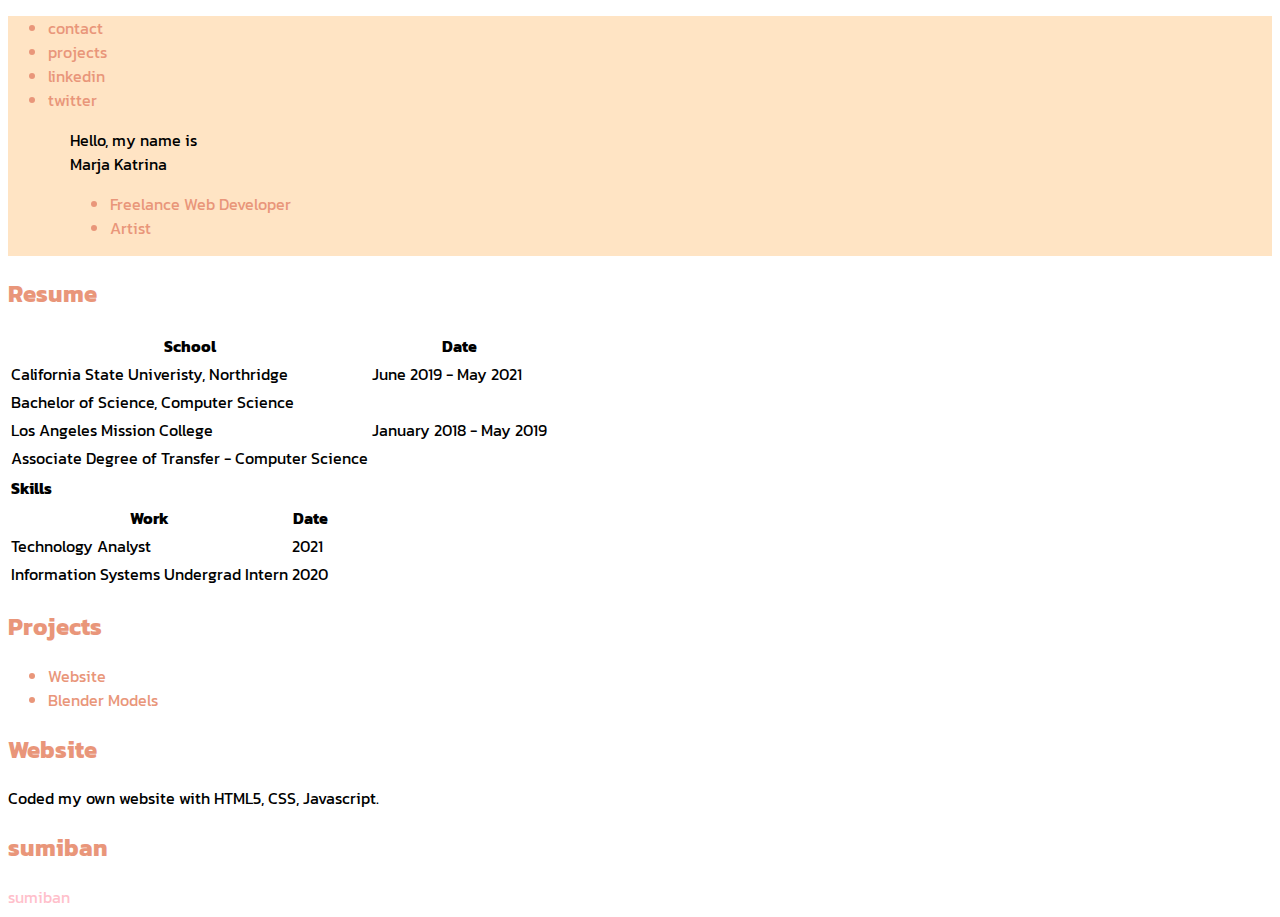
==== index.html @ c499111c "first commit" ====
<!DOCTYPE html>
<html>
    <head>
        <!--meta elements provide metaset data to html, all text is encoded using utf-8 encoding system-->
    <meta charset="utf-8">
    <meta name="viewport" content="width=device-width, initial-scale=1">
    <meta name="description" content="Marja Katrina website">
    <meta name="keywords" content="Marja, Marja Katrina, Marja Centina, Marja Katrina Centina">
    <meta name="author" content="Marja Centina">

    <link href="https://cdn.jsdelivr.net/npm/bootstrap@5.1.0/dist/css/bootstrap.min.css" rel="stylesheet" integrity="sha384-KyZXEAg3QhqLMpG8r+8fhAXLRk2vvoC2f3B09zVXn8CA5QIVfZOJ3BCsw2P0p/We" crossorigin="anonymous">

        <!--alt-L, alt-o/c-->
        <!--used to attach stylesheet to html file-->
    <link rel="stylesheet" href="css/bootstrap-grid.css">
    <link rel="stylesheet" href="css/styles.css">
        

    <!-- imported Google font -->
    <link rel="preconnect" href="https://fonts.googleapis.com">
    <link rel="preconnect" href="https://fonts.gstatic.com" crossorigin>
    <link href="https://fonts.googleapis.com/css2?family=Kanit:wght@300&display=swap" rel="stylesheet">
    
    <!--imported javascript file-->
    <script src="js/scripts.js"></script>


    <title>Marja Katrina Centina</title>
    </head>

    <!--ID used to change specifics within a class-->
    <div class = "main" id ="listMe">
    <body>
        <nav>
            <ul>
                <a href=""><li>contact</li></a>
                <li>projects</li>
                <li>linkedin</lo>
                <li>twitter</li>
            </ul>
        </nav>

        <div class="container">
            <div class="row">

                <!-- left column -->
                <div class="col-sm">
                    <header>Hello, my name is <br/> Marja Katrina</header>
                    <ul>
                        <li>Freelance Web Developer</li>
                        <li>Artist</li>
                    </ul>
                </div>
                <!-- end of left column -->

            </div>
        </div>
    </body>
    </div>

    <div class = "resume" id="resume">
        <h2>Resume</h2>
        <table>
            <tr>
                <th>School</th>
                <th>Date</th>
            </tr>

            <tr>
                <td>California State Univeristy, Northridge</td>
                <td>June 2019 - May 2021</td>
            </tr>

            <tr>
                <td>Bachelor of Science, Computer Science</td>
            </tr>

            <tr>
                <td>Los Angeles Mission College</td>
                <td>January 2018 - May 2019</td>
            </tr>

            <tr>
                <td>Associate Degree of Transfer - Computer Science</td>
            </tr>

        </table>

        <table>
            <tr>
                <th>Skills</th>
            </tr>
        </table>
        
        <table>
            <!-- table row -->
            <tr>
                <th>Work</th>
                <th>Date</th>
            </tr>
            <tr>
                <!--table data-->
                <td>Technology Analyst</td>
                <td>2021</td>
            </tr>
    
            <tr>
                <td>Information Systems Undergrad Intern</td>
                <td>2020</td>
            </tr>
        </table>
    </div>

    <section>
        <h2>Projects</h2>
        <ul>
            <li>Website</li>
            <li>Blender Models</li>
        </ul>
    </section>

    <!-- projects -->
    <section>
        <h2>Website</h2>
        <p>Coded my own website with HTML5, CSS, Javascript.</p>
    </section>

    <h2>sumiban</h2>
    <a href="artwork.html">sumiban</a>
    
</html>
---- css/styles.css ----
/*Making comments like in Java*/

h1, h2, ul li {
    color:darksalmon; 
}


a{
    text-decoration: none;
    color:pink; 
}

.main{
    background-color: bisque;
}

img {
    margin: 30px;
    border: 1px solid black;
    padding: 30px;
    max-width: 100%;
}

/* will be applied to all text */
body{
    font-family: 'Kanit', sans-serif;
}
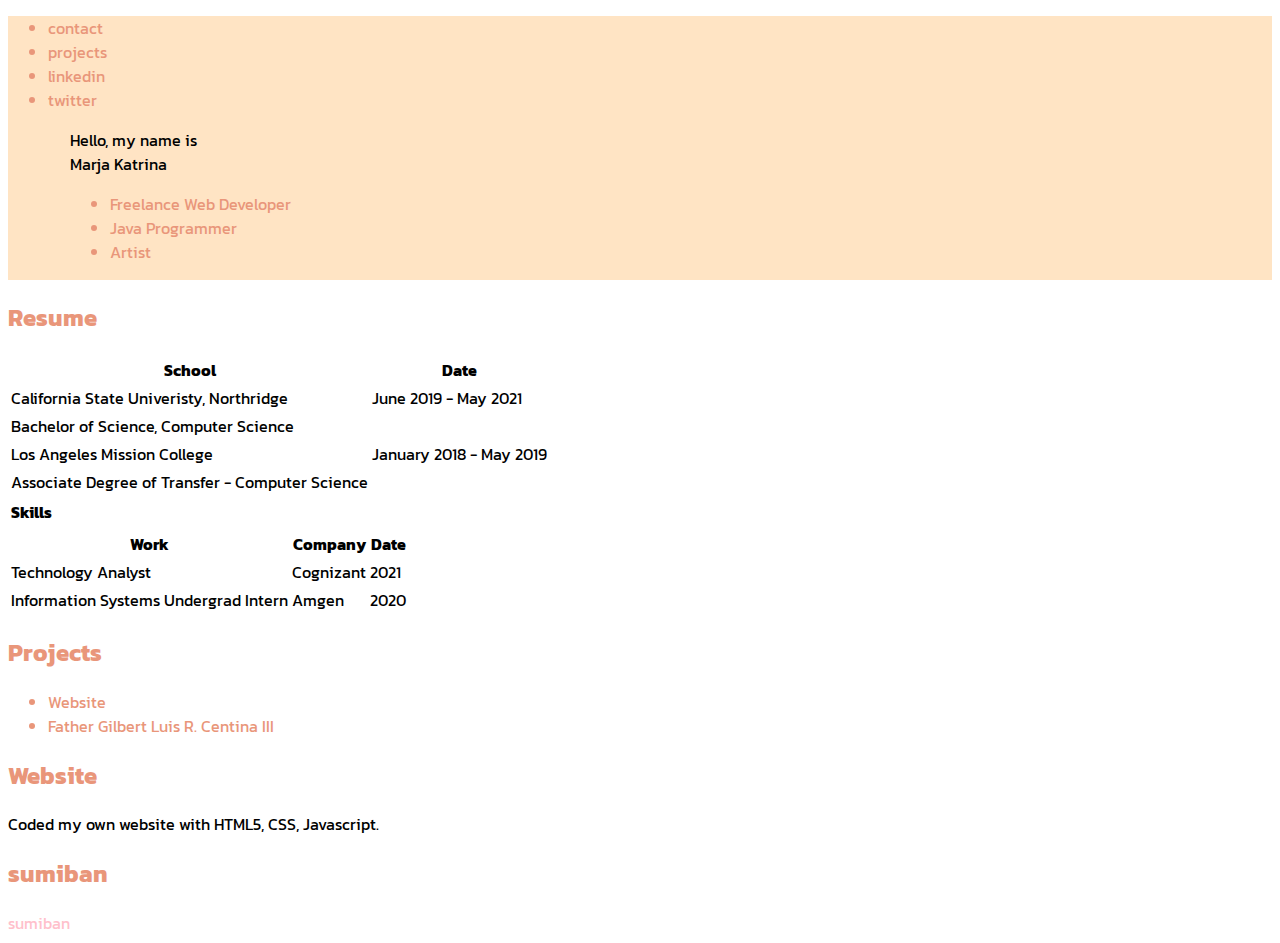
==== commit 78dd9d50: "changed and removes some items on homepage" ====
--- a/index.html
+++ b/index.html
@@ -10,7 +10,7 @@
 
     <link href="https://cdn.jsdelivr.net/npm/bootstrap@5.1.0/dist/css/bootstrap.min.css" rel="stylesheet" integrity="sha384-KyZXEAg3QhqLMpG8r+8fhAXLRk2vvoC2f3B09zVXn8CA5QIVfZOJ3BCsw2P0p/We" crossorigin="anonymous">
 
-        <!--alt-L, alt-o/c-->
+        <!--alt-L + alt-o/c-->
         <!--used to attach stylesheet to html file-->
     <link rel="stylesheet" href="css/bootstrap-grid.css">
     <link rel="stylesheet" href="css/styles.css">
@@ -42,17 +42,16 @@
 
         <div class="container">
             <div class="row">
-
                 <!-- left column -->
                 <div class="col-sm">
                     <header>Hello, my name is <br/> Marja Katrina</header>
                     <ul>
                         <li>Freelance Web Developer</li>
+                        <li>Java Programmer</li>
                         <li>Artist</li>
                     </ul>
                 </div>
                 <!-- end of left column -->
-
             </div>
         </div>
     </body>
@@ -90,22 +89,26 @@
             <tr>
                 <th>Skills</th>
             </tr>
+            <tr></tr>
         </table>
         
         <table>
             <!-- table row -->
             <tr>
                 <th>Work</th>
+                <th>Company</th>
                 <th>Date</th>
             </tr>
             <tr>
                 <!--table data-->
                 <td>Technology Analyst</td>
+                <td>Cognizant</td>
                 <td>2021</td>
             </tr>
     
             <tr>
                 <td>Information Systems Undergrad Intern</td>
+                <td>Amgen</td>
                 <td>2020</td>
             </tr>
         </table>
@@ -115,7 +118,7 @@
         <h2>Projects</h2>
         <ul>
             <li>Website</li>
-            <li>Blender Models</li>
+            <li>Father Gilbert Luis R. Centina III</li>
         </ul>
     </section>
 
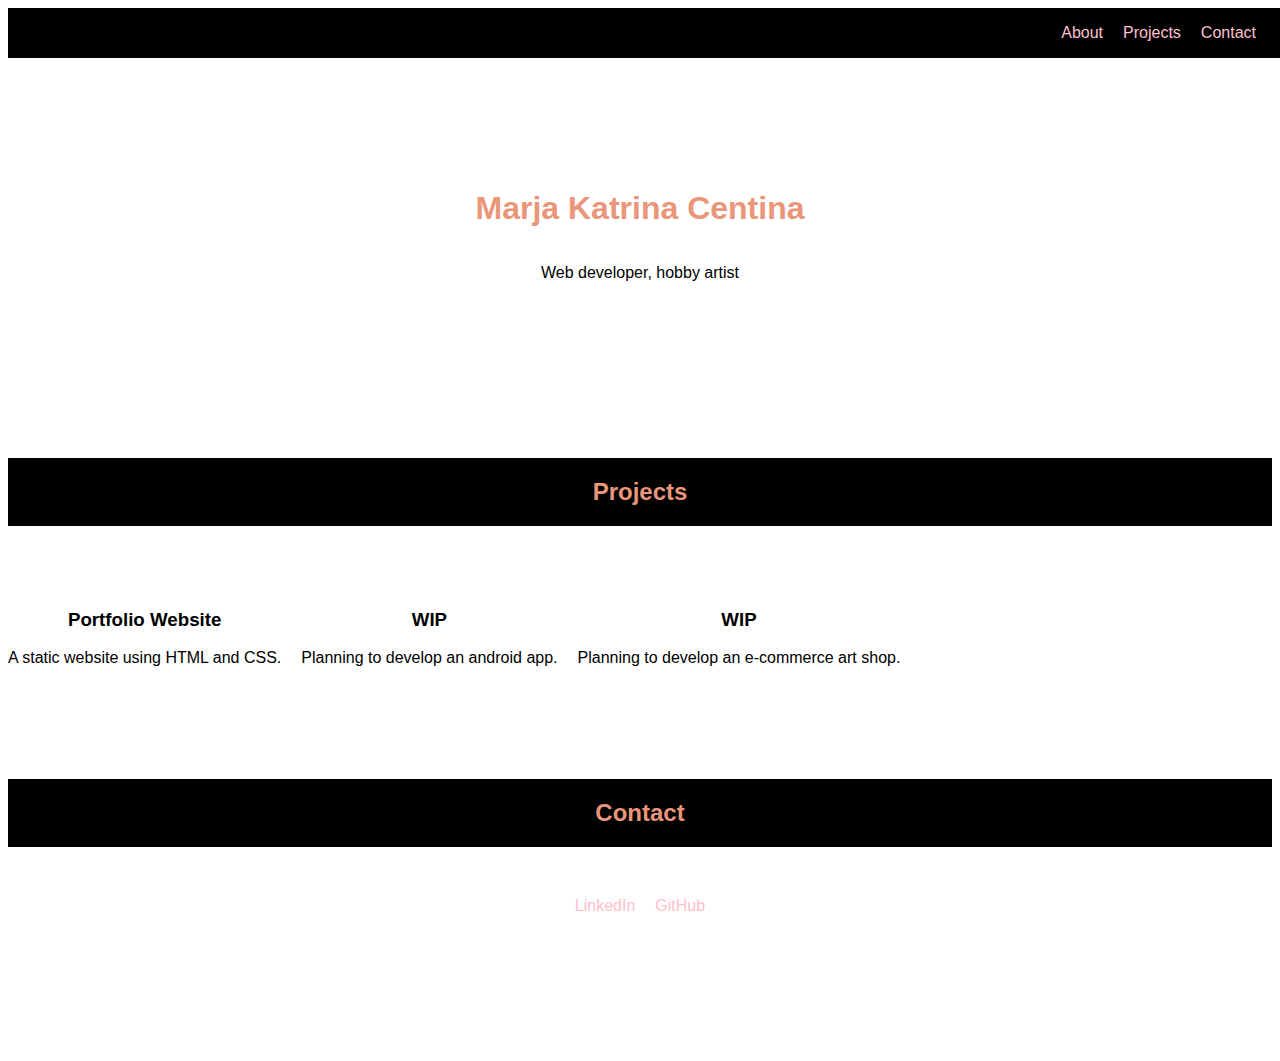
==== commit 687be8b0: "for github pages" ====
--- a/index.html
+++ b/index.html
@@ -1,134 +1,59 @@
 <!DOCTYPE html>
+
+<!--alt+L then alt+ O to open alt+C to close-->
 <html>
-    <head>
-        <!--meta elements provide metaset data to html, all text is encoded using utf-8 encoding system-->
-    <meta charset="utf-8">
-    <meta name="viewport" content="width=device-width, initial-scale=1">
-    <meta name="description" content="Marja Katrina website">
-    <meta name="keywords" content="Marja, Marja Katrina, Marja Centina, Marja Katrina Centina">
-    <meta name="author" content="Marja Centina">
+<head>
 
-    <link href="https://cdn.jsdelivr.net/npm/bootstrap@5.1.0/dist/css/bootstrap.min.css" rel="stylesheet" integrity="sha384-KyZXEAg3QhqLMpG8r+8fhAXLRk2vvoC2f3B09zVXn8CA5QIVfZOJ3BCsw2P0p/We" crossorigin="anonymous">
+    <!-- link to css -->
+<link rel="stylesheet" href="styles.css">
 
-        <!--alt-L + alt-o/c-->
-        <!--used to attach stylesheet to html file-->
-    <link rel="stylesheet" href="css/bootstrap-grid.css">
-    <link rel="stylesheet" href="css/styles.css">
-        
-
-    <!-- imported Google font -->
-    <link rel="preconnect" href="https://fonts.googleapis.com">
-    <link rel="preconnect" href="https://fonts.gstatic.com" crossorigin>
-    <link href="https://fonts.googleapis.com/css2?family=Kanit:wght@300&display=swap" rel="stylesheet">
-    
-    <!--imported javascript file-->
-    <script src="js/scripts.js"></script>
+</head>
 
 
-    <title>Marja Katrina Centina</title>
-    </head>
+<title>Marja Katrina</title>
 
-    <!--ID used to change specifics within a class-->
-    <div class = "main" id ="listMe">
-    <body>
-        <nav>
-            <ul>
-                <a href=""><li>contact</li></a>
-                <li>projects</li>
-                <li>linkedin</lo>
-                <li>twitter</li>
-            </ul>
-        </nav>
+<nav id="navbar">
+    <ul class="nav-list">
+        <li><a href="#about-section">About</a></li>
+        <li><a href="#projects-section">Projects</a></li>
+        <li><a href="#contact-section">Contact</a></li>
+    </ul>
+</nav>
 
-        <div class="container">
-            <div class="row">
-                <!-- left column -->
-                <div class="col-sm">
-                    <header>Hello, my name is <br/> Marja Katrina</header>
-                    <ul>
-                        <li>Freelance Web Developer</li>
-                        <li>Java Programmer</li>
-                        <li>Artist</li>
-                    </ul>
-                </div>
-                <!-- end of left column -->
+<section id="about-section">
+    <h1>Marja Katrina Centina</h1>
+    <p>Web developer, hobby artist</p>
+    <!--<div class="heart"></div>-->
+</section>
+
+<body>
+    <section id="projects-section">
+        <div id="project-header" class="header"><h2>Projects</h2></div>
+        <div id="project-container">
+            <div class="project-tile">
+                <h3>Portfolio Website</h3>
+                <p>A static website using HTML and CSS.</p>
+            </div>
+
+            <div class="project-tile">
+                <h3>WIP</h3>
+                <p>Planning to develop an android app.</p>
+            </div>
+
+            <div class="project-tile">
+                <h3>WIP</h3>
+                <p>Planning to develop an e-commerce art shop.</p>
             </div>
         </div>
-    </body>
-    </div>
-
-    <div class = "resume" id="resume">
-        <h2>Resume</h2>
-        <table>
-            <tr>
-                <th>School</th>
-                <th>Date</th>
-            </tr>
-
-            <tr>
-                <td>California State Univeristy, Northridge</td>
-                <td>June 2019 - May 2021</td>
-            </tr>
-
-            <tr>
-                <td>Bachelor of Science, Computer Science</td>
-            </tr>
-
-            <tr>
-                <td>Los Angeles Mission College</td>
-                <td>January 2018 - May 2019</td>
-            </tr>
-
-            <tr>
-                <td>Associate Degree of Transfer - Computer Science</td>
-            </tr>
-
-        </table>
-
-        <table>
-            <tr>
-                <th>Skills</th>
-            </tr>
-            <tr></tr>
-        </table>
-        
-        <table>
-            <!-- table row -->
-            <tr>
-                <th>Work</th>
-                <th>Company</th>
-                <th>Date</th>
-            </tr>
-            <tr>
-                <!--table data-->
-                <td>Technology Analyst</td>
-                <td>Cognizant</td>
-                <td>2021</td>
-            </tr>
-    
-            <tr>
-                <td>Information Systems Undergrad Intern</td>
-                <td>Amgen</td>
-                <td>2020</td>
-            </tr>
-        </table>
-    </div>
-
-    <section>
-        <h2>Projects</h2>
-        <ul>
-            <li>Website</li>
-            <li>Father Gilbert Luis R. Centina III</li>
-        </ul>
     </section>
 
-    <!-- projects -->
-    <section>
-        <h2>Website</h2>
-        <p>Coded my own website with HTML5, CSS, Javascript.</p>
+    <section id="contact-section">
+        <div id="contact-header" class="header"><h2>Contact</h2></div>
+        <div class="contacts-list">
+            <a href="#" target="_blank" rel="noopener noreferrer">LinkedIn</a>
+            <a href="#" target="_blank" rel="noopener noreferrer">GitHub</a>
+        </div>
     </section>
-
-    <h2>sumiban</h2>
-    <a href="artwork.html">sumiban</a>
     
+</body>
 </html>--- a/styles.css
+++ b/styles.css
@@ -0,0 +1,136 @@
+/*Making comments like in Java*/
+h1, h2, ul li {
+    color:darksalmon; 
+}
+
+a{
+    text-decoration: none;
+    color:pink; 
+}
+
+img {
+    margin: 30px;
+    border: 1px solid black;
+    padding: 30px;
+    max-width: 100%;
+}
+
+/* will be applied to all text */
+body{
+    font-family: 'Kanit', sans-serif;
+}
+
+ul{
+    text-decoration: none;
+    list-style: none;
+}
+
+.header{
+    background-color: #000;
+    width: 100%; 
+}
+
+#navbar{
+    display: flex;
+    justify-content: flex-end;
+    position: fixed;
+    width: 100%; /*makes sure the navbar extends to width of screen*/
+    background-color: #000;
+}
+
+.nav-list {
+    display:flex;
+    margin-right: 2rem;
+    gap: 20px; 
+}
+
+#about-section{
+    text-align: center;
+    display: flex;
+    flex-direction: column;
+    justify-content: center;
+    align-items: center;
+    width: 100%;
+    height: 50vh; /*vh = viewport height*/
+}
+
+#projects-section{
+    display: grid;
+    grid-template-columns: repeat(auto-fix, minmax(320px, 1fr));
+    grid-gap: 4rem;
+    width: 100%;
+    max-width: 1280px;
+    margin: 0 auto;
+    margin-bottom: 6rem; 
+    align-items: center;
+    text-align: center;
+}
+
+#project-container{
+    display:flex;
+    flex-direction: row;
+    align-items: center;
+    gap: 20px;
+}
+
+.project-tile{
+    align-items: center;
+}
+
+#contact-section{
+    display: flex;
+    width: 100%;
+    max-width: 1280px;
+    margin: 0 auto;
+    margin-bottom: 6rem; 
+    align-items: center;
+    text-align: center;
+    flex-direction: column;
+}
+
+.contacts-list{
+    display: flex;
+    flex-direction: row;
+    flex-wrap: wrap;
+    justify-content: center; 
+    gap: 20px; 
+    padding: 50px; 
+}
+
+/*need heart content property to add things to selected element*/
+.heart {
+    position: absolute;
+    margin: auto;
+    top: 0;
+    right: 0;
+    bottom: 0;
+    left: 0;
+    background-color: pink;
+    height: 50px;
+    width: 50px;
+    transform: rotate(-45deg);
+  }
+
+  /*::after creates a pseudo element that's last child of selected element*/
+  .heart::after {
+    background-color: pink;
+    content: "";
+    border-radius: 50%;
+    position: absolute;
+    width: 50px;
+    height: 50px;
+    top: 0px;
+    left: 25px;
+  }
+
+  /*::before creates a pseudo element that's first child of selected element*/
+  .heart::before {
+    content: "";
+    background-color: pink;
+    border-radius: 50%;
+    position: absolute;
+    width: 50px;
+    height: 50px;
+    top: -25px;
+    left: 0px;
+  }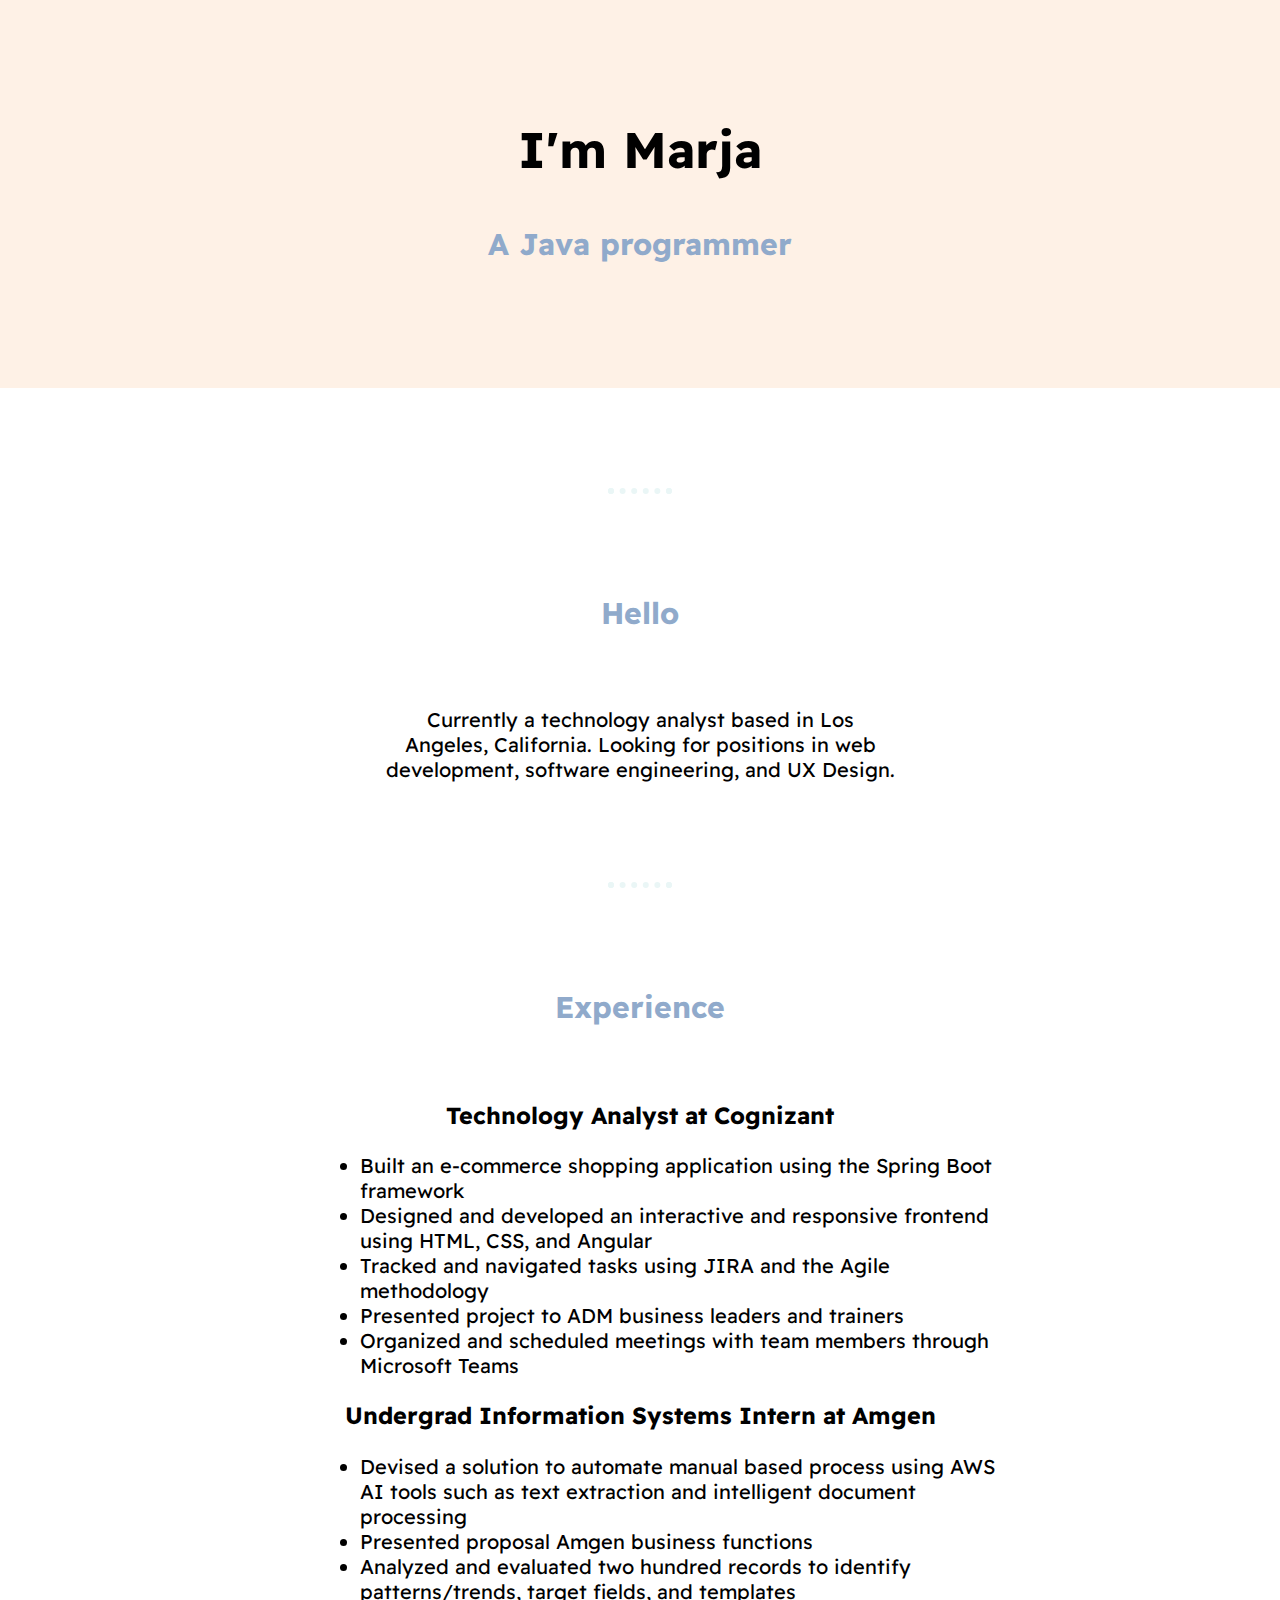
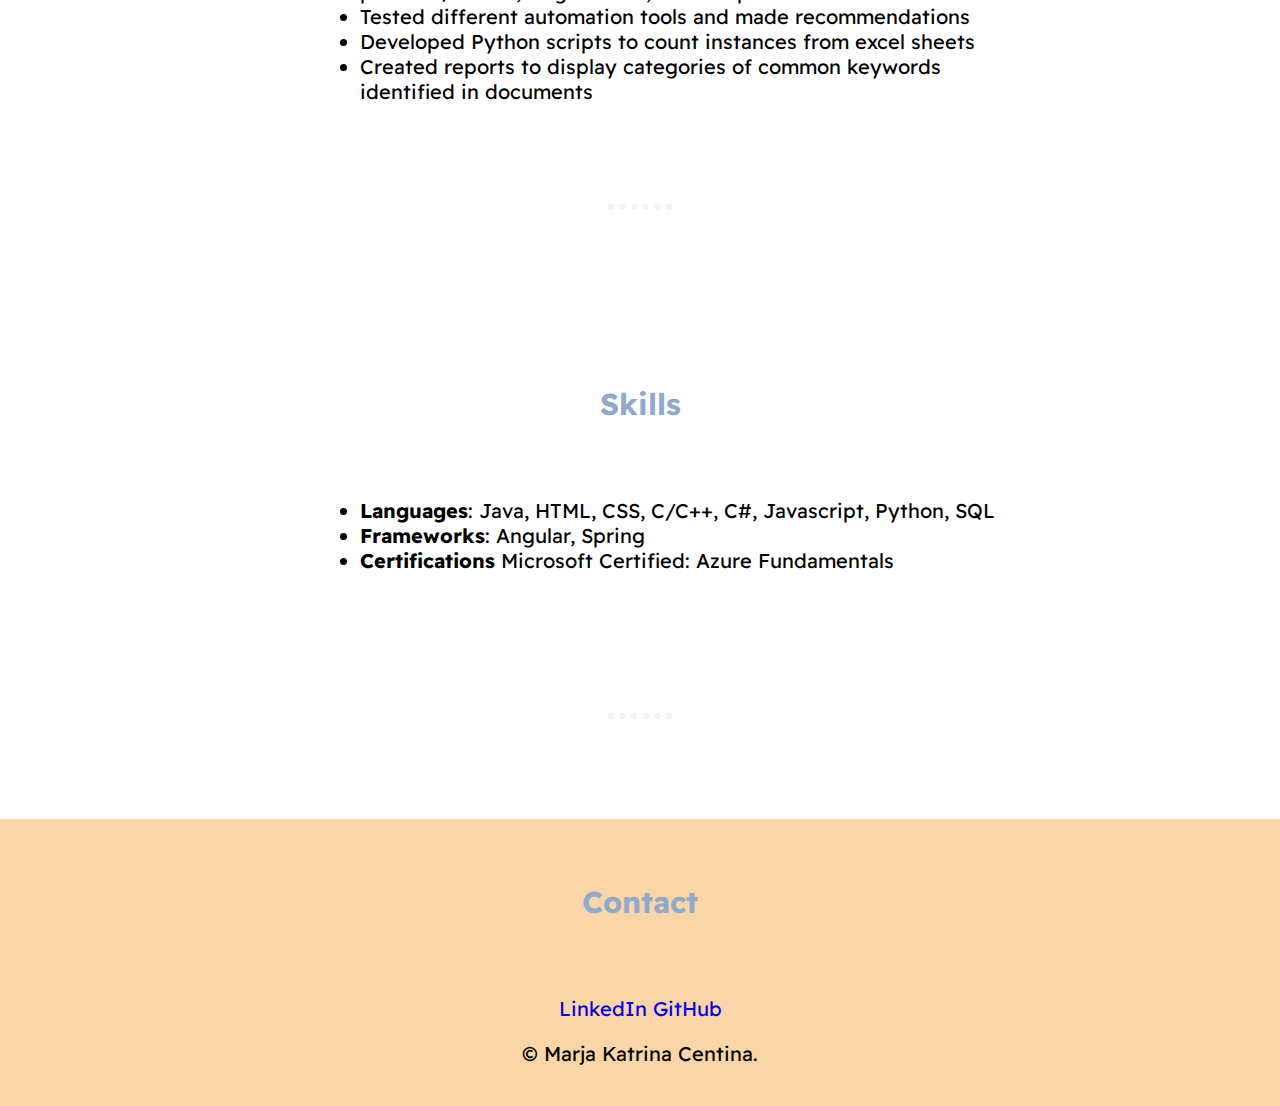
==== commit 832a87bb: "changed layout, added skills section, added color" ====
--- a/index.html
+++ b/index.html
@@ -3,57 +3,82 @@
 <!--alt+L then alt+ O to open alt+C to close-->
 <html>
 <head>
+    <meta charset="utf-8">
+    <title>Marja Katrina Centina</title>
 
     <!-- link to css -->
-<link rel="stylesheet" href="styles.css">
+    <link rel="stylesheet" href="styles.css">
 
+    <!-- paste import links to the top -->
+    <link rel="preconnect" href="https://fonts.googleapis.com">
+    <link rel="preconnect" href="https://fonts.gstatic.com" crossorigin>
+    <link href="https://fonts.googleapis.com/css2?family=Oswald&family=Readex+Pro&display=swap" rel="stylesheet">
+    <!-- for favicon https://www.favicon.cc/ -->
 </head>
 
 
-<title>Marja Katrina</title>
+<body>
+    
+    <div class="top-container">
+        <h1>I'm Marja</h1>
+        <h2>A Java programmer</h2>
+    </div>
 
-<nav id="navbar">
-    <ul class="nav-list">
-        <li><a href="#about-section">About</a></li>
-        <li><a href="#projects-section">Projects</a></li>
-        <li><a href="#contact-section">Contact</a></li>
-    </ul>
-</nav>
+    <hr>
 
-<section id="about-section">
-    <h1>Marja Katrina Centina</h1>
-    <p>Web developer, hobby artist</p>
-    <!--<div class="heart"></div>-->
-</section>
+    <div class="middle-container">
+        <div class="about-me">
+            <h2>Hello</h2>
+            <p class="info">Currently a technology analyst based in Los Angeles, California. Looking for positions in web development, software engineering, and UX Design.</p>
+        </div>
 
-<body>
-    <section id="projects-section">
-        <div id="project-header" class="header"><h2>Projects</h2></div>
-        <div id="project-container">
-            <div class="project-tile">
-                <h3>Portfolio Website</h3>
-                <p>A static website using HTML and CSS.</p>
-            </div>
-
-            <div class="project-tile">
-                <h3>WIP</h3>
-                <p>Planning to develop an android app.</p>
-            </div>
-
-            <div class="project-tile">
-                <h3>WIP</h3>
-                <p>Planning to develop an e-commerce art shop.</p>
+        <hr>
+            
+        <div class="experience"><h2>Experience</h2>
+            <div class="experience-containter">
+                <h3>Technology Analyst at Cognizant</h3>
+                <p>
+                    <ul>
+                        <li>Built an e-commerce shopping application using the Spring Boot framework</li>
+                        <li>Designed and developed an interactive and responsive frontend using HTML, CSS, and Angular</li>
+                        <li>Tracked and navigated tasks using JIRA and the Agile methodology </li>
+                        <li>Presented project to ADM business leaders and trainers</li>
+                        <li>Organized and scheduled meetings with team members through Microsoft Teams</li>
+                    </ul>
+                </p>
+    
+                <h3>Undergrad Information Systems Intern at Amgen</h3>
+                <p>
+                    <ul>
+                        <li>Devised a solution to automate manual based process using AWS AI tools such as text extraction and intelligent document processing</li>
+                        <li>Presented proposal Amgen business functions</li>
+                        <li>Analyzed and evaluated two hundred records to identify patterns/trends, target fields, and templates</li>
+                        <li>Tested different automation tools and made recommendations</li>
+                        <li>Developed Python scripts to count instances from excel sheets</li>
+                        <li>Created reports to display categories of common keywords identified in documents</li>
+                    </ul>
+                </p>
             </div>
         </div>
-    </section>
+    
+        <hr>
+        
+         <div class="skills"><h2>Skills</h2>
+                <ul>
+                    <li><strong>Languages</strong>: Java, HTML, CSS, C/C++, C#, Javascript, Python, SQL</li>
+                    <li><strong>Frameworks</strong>: Angular, Spring</li>
+                    <li><strong>Certifications</strong> Microsoft Certified: Azure Fundamentals</li>
+                </ul>
+        </div>
+    </div>
 
-    <section id="contact-section">
-        <div id="contact-header" class="header"><h2>Contact</h2></div>
-        <div class="contacts-list">
-            <a href="#" target="_blank" rel="noopener noreferrer">LinkedIn</a>
-            <a href="#" target="_blank" rel="noopener noreferrer">GitHub</a>
-        </div>
-    </section>
+    <hr>
+
+    <div class="bottom-container"><h2>Contact</h2>
+        <a class="footer-link" href="https://www.linkedin.com/marja-katrina">LinkedIn</a>
+        <a class="footer-link" href="https://github.com/murrha">GitHub</a>
+        <p class="copyright">© Marja Katrina Centina.</p>
+    </div>
     
 </body>
 </html>--- a/styles.css
+++ b/styles.css
@@ -1,136 +1,75 @@
-/*Making comments like in Java*/
-h1, h2, ul li {
-    color:darksalmon; 
+@import url('https://fonts.googleapis.com/css2?family=Oswald&family=Readex+Pro&display=swap');
+
+*{
+    font-family: 'Oswald', sans-serif;
+    font-family: 'Readex Pro', sans-serif;
 }
 
 a{
-    text-decoration: none;
-    color:pink; 
+    text-decoration: none; 
 }
 
-img {
-    margin: 30px;
-    border: 1px solid black;
-    padding: 30px;
-    max-width: 100%;
+body{
+    margin: 0;
+    text-align: center;
+    font-size: 1.25rem; 
 }
 
-/* will be applied to all text */
-body{
-    font-family: 'Kanit', sans-serif;
+h1 {
+    margin: 50px auto 0 auto; 
+    line-height: 2; 
+    background-color: #FEF1E6;
+    font-size: 3.125rem;
 }
 
-ul{
-    text-decoration: none;
-    list-style: none;
+h2{
+    font-size: 1.875rem;
+    padding-bottom: 50px; 
+    color: #90AACB; 
 }
 
-.header{
-    background-color: #000;
-    width: 100%; 
+hr{
+    border: dotted #EAF6F6 6px; /*6px in width*/
+    border-bottom: none; 
+    width: 4%;
+    margin: 100px auto 100px auto; 
 }
 
-#navbar{
-    display: flex;
-    justify-content: flex-end;
-    position: fixed;
-    width: 100%; /*makes sure the navbar extends to width of screen*/
-    background-color: #000;
+/* centering unordered list */
+ul{
+    text-align: left;
+    width: 50%; /* half the width of parent container */
+    position:relative; /* move from relative current position */
+    left: 25%; /* 100-50=50, 50/2=25*/
 }
 
-.nav-list {
-    display:flex;
-    margin-right: 2rem;
-    gap: 20px; 
+/*id*/
+
+/*classes*/
+.top-container{
+    background-color: #FEF1E6;
+    margin: auto; /* to center*/
+    padding: 50px 0 50px 0; 
 }
 
-#about-section{
-    text-align: center;
-    display: flex;
-    flex-direction: column;
-    justify-content: center;
-    align-items: center;
-    width: 100%;
-    height: 50vh; /*vh = viewport height*/
+.info{
+    margin: auto; 
+    width: 40%; 
 }
 
-#projects-section{
-    display: grid;
-    grid-template-columns: repeat(auto-fix, minmax(320px, 1fr));
-    grid-gap: 4rem;
-    width: 100%;
-    max-width: 1280px;
-    margin: 0 auto;
-    margin-bottom: 6rem; 
-    align-items: center;
-    text-align: center;
+.middle-container{
+    
 }
 
-#project-container{
-    display:flex;
-    flex-direction: row;
-    align-items: center;
-    gap: 20px;
+.experience{
+    margin: 50px 0 50px 0;
 }
 
-.project-tile{
-    align-items: center;
+.skills{
+    padding: 50px 0 20px; 
 }
 
-#contact-section{
-    display: flex;
-    width: 100%;
-    max-width: 1280px;
-    margin: 0 auto;
-    margin-bottom: 6rem; 
-    align-items: center;
-    text-align: center;
-    flex-direction: column;
-}
-
-.contacts-list{
-    display: flex;
-    flex-direction: row;
-    flex-wrap: wrap;
-    justify-content: center; 
-    gap: 20px; 
-    padding: 50px; 
-}
-
-/*need heart content property to add things to selected element*/
-.heart {
-    position: absolute;
-    margin: auto;
-    top: 0;
-    right: 0;
-    bottom: 0;
-    left: 0;
-    background-color: pink;
-    height: 50px;
-    width: 50px;
-    transform: rotate(-45deg);
-  }
-
-  /*::after creates a pseudo element that's last child of selected element*/
-  .heart::after {
-    background-color: pink;
-    content: "";
-    border-radius: 50%;
-    position: absolute;
-    width: 50px;
-    height: 50px;
-    top: 0px;
-    left: 25px;
-  }
-
-  /*::before creates a pseudo element that's first child of selected element*/
-  .heart::before {
-    content: "";
-    background-color: pink;
-    border-radius: 50%;
-    position: absolute;
-    width: 50px;
-    height: 50px;
-    top: -25px;
-    left: 0px;
-  }+*.bottom-container{
+    background-color: #F9D5A7;
+    padding: 40px 0 20px;  
+}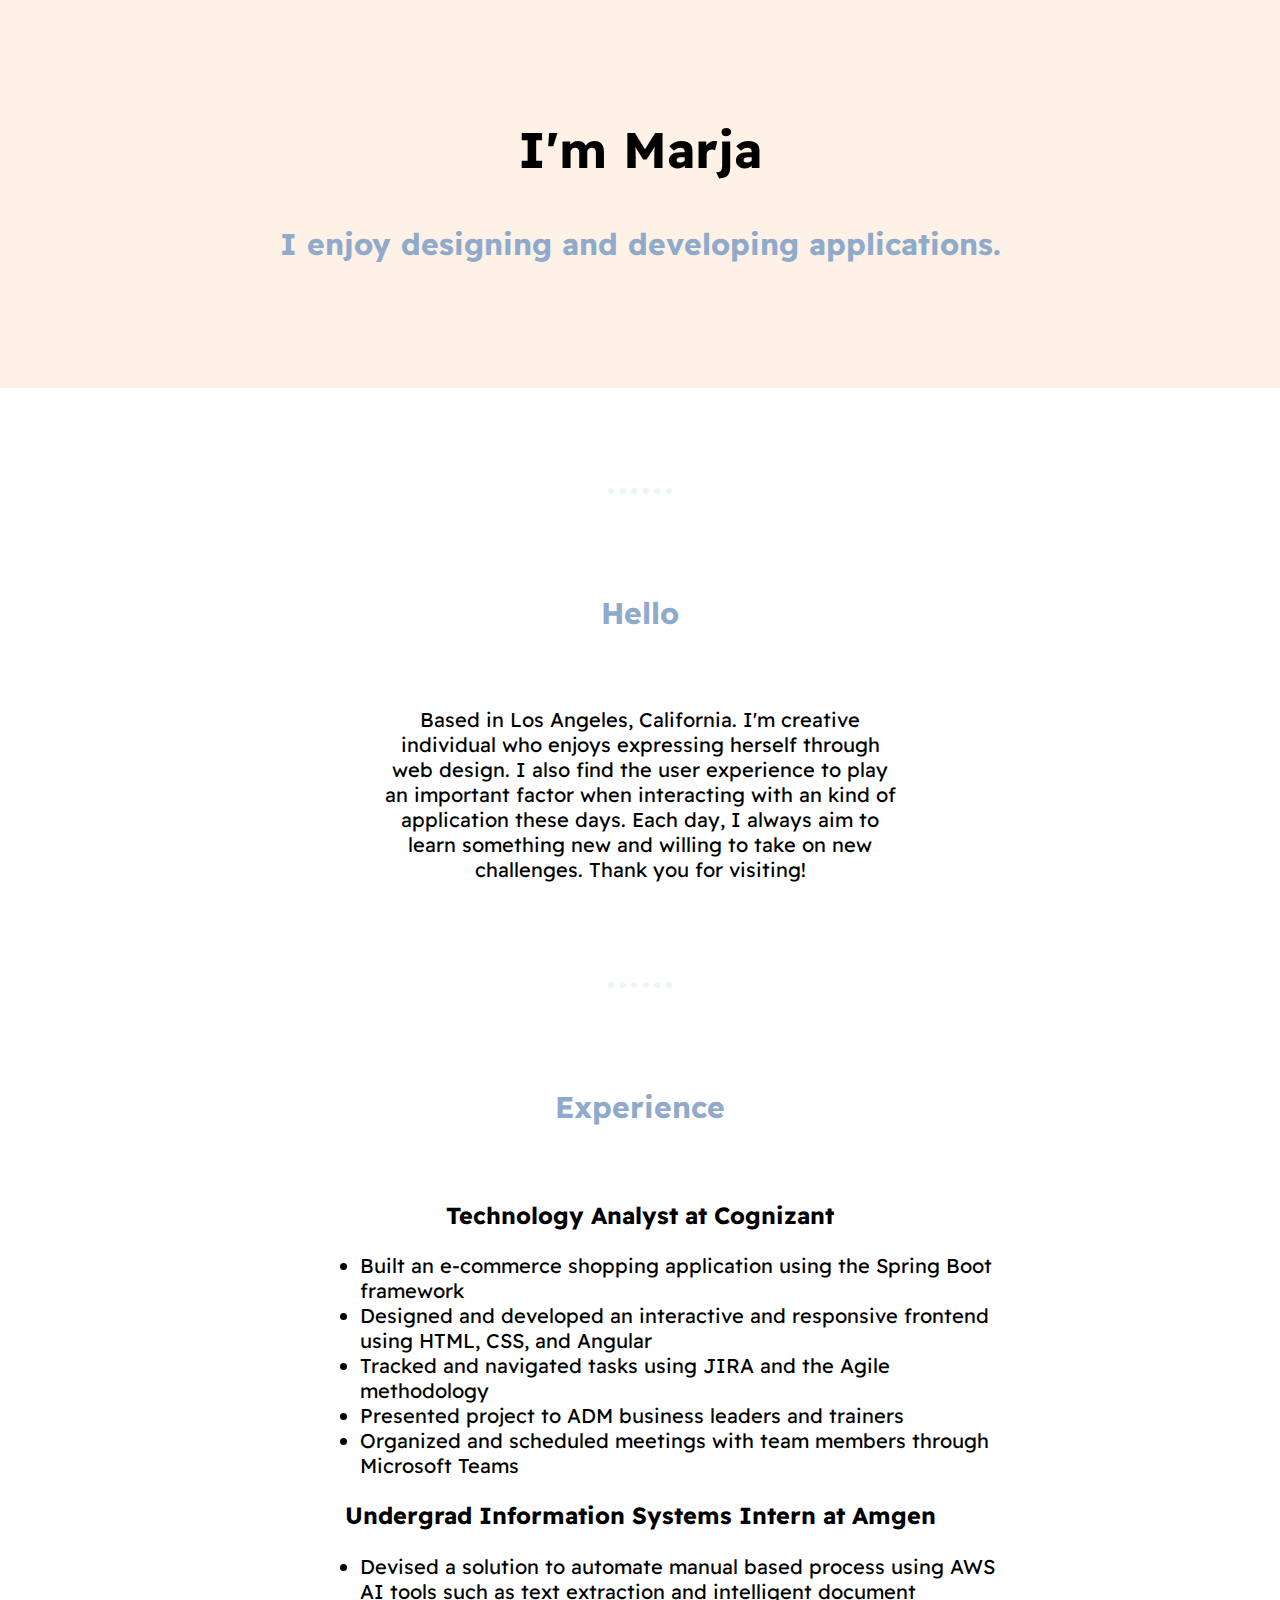
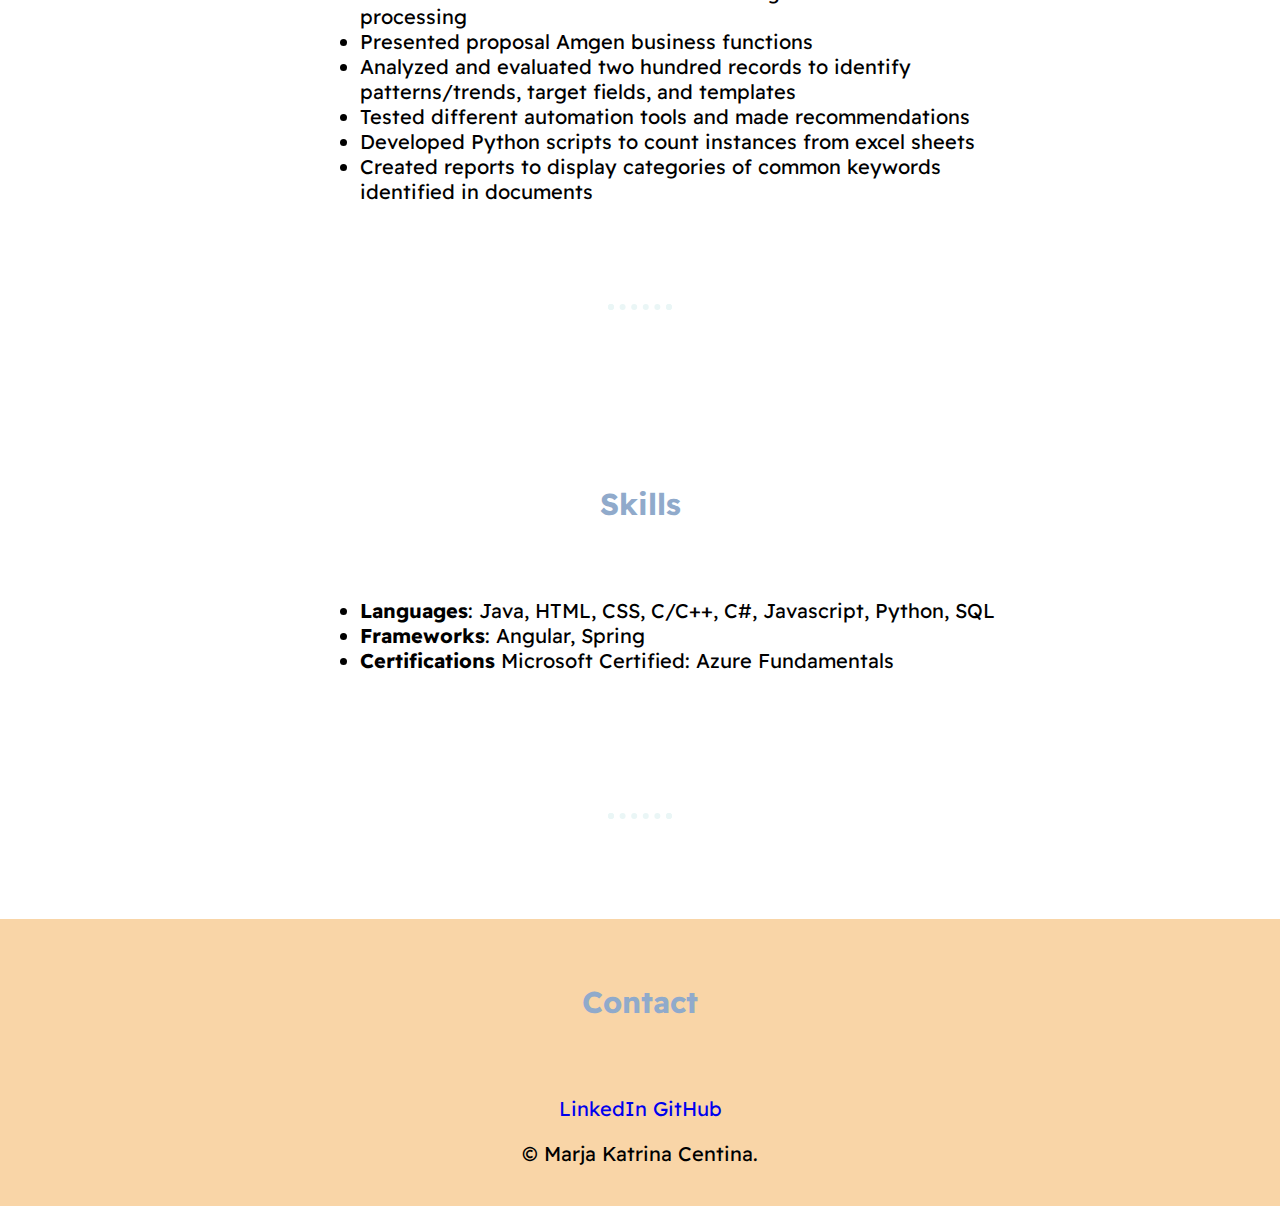
==== commit 6ee79e7b: "changed my title and summary" ====
--- a/index.html
+++ b/index.html
@@ -21,7 +21,7 @@
     
     <div class="top-container">
         <h1>I'm Marja</h1>
-        <h2>A Java programmer</h2>
+        <h2>I enjoy designing and developing applications.</h2>
     </div>
 
     <hr>
@@ -29,7 +29,7 @@
     <div class="middle-container">
         <div class="about-me">
             <h2>Hello</h2>
-            <p class="info">Currently a technology analyst based in Los Angeles, California. Looking for positions in web development, software engineering, and UX Design.</p>
+            <p class="info">Based in Los Angeles, California. I'm creative individual who enjoys expressing herself through web design. I also find the user experience to play an important factor when interacting with an kind of application these days. Each day, I always aim to learn something new and willing to take on new challenges. Thank you for visiting!</p>
         </div>
 
         <hr>
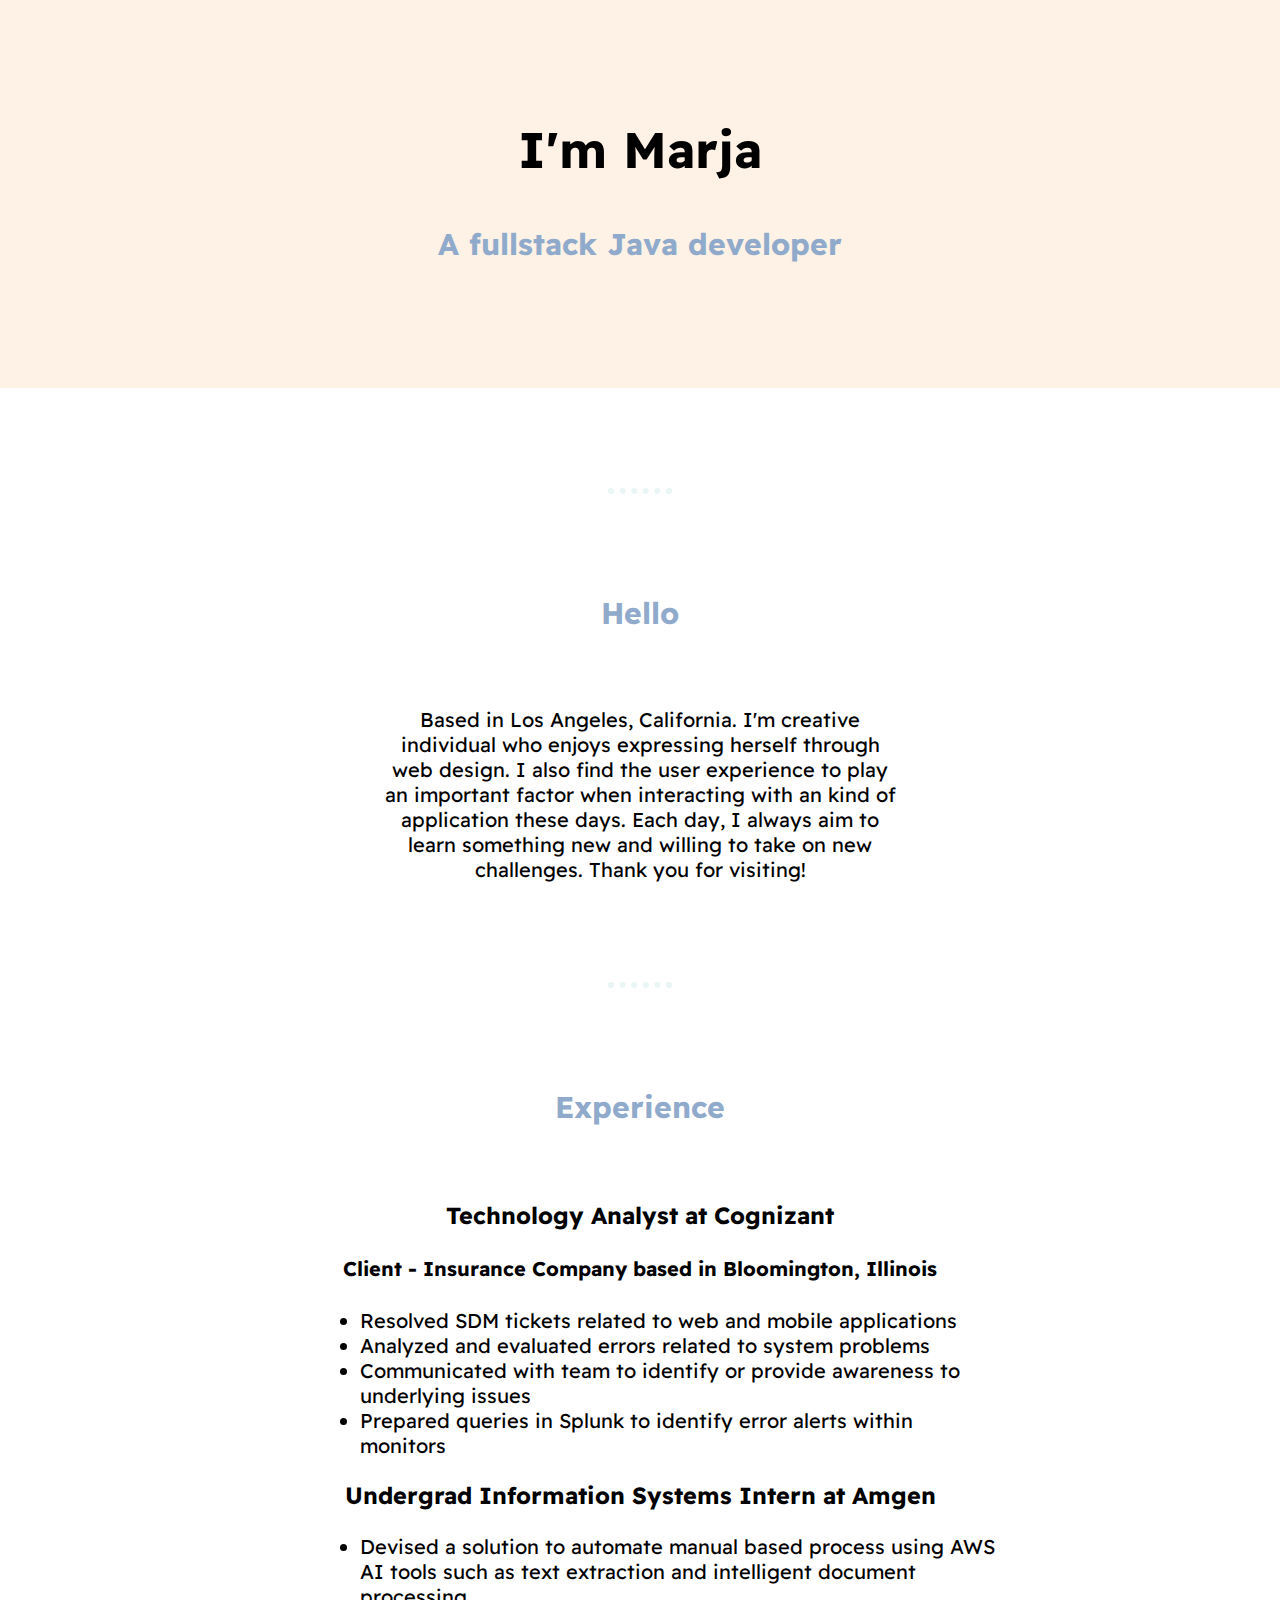
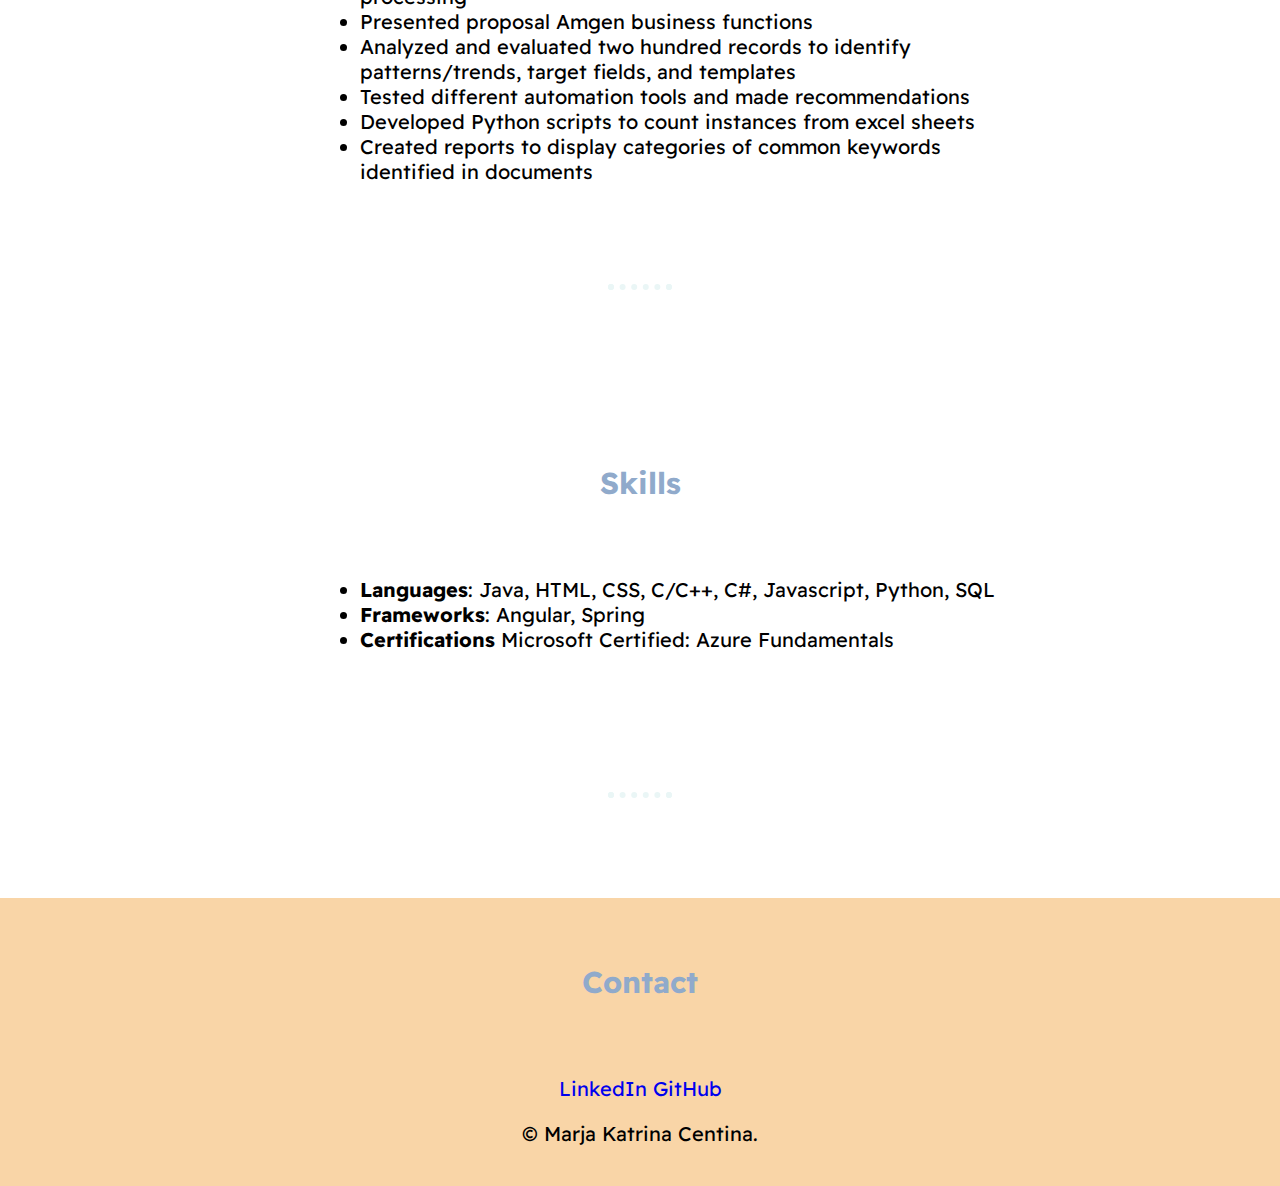
==== commit 0b5c2168: "changed description and work experience" ====
--- a/index.html
+++ b/index.html
@@ -21,7 +21,7 @@
     
     <div class="top-container">
         <h1>I'm Marja</h1>
-        <h2>I enjoy designing and developing applications.</h2>
+        <h2>A fullstack Java developer</h2>
     </div>
 
     <hr>
@@ -37,13 +37,14 @@
         <div class="experience"><h2>Experience</h2>
             <div class="experience-containter">
                 <h3>Technology Analyst at Cognizant</h3>
+                <h4>Client - Insurance Company based in Bloomington, Illinois</h4>
                 <p>
                     <ul>
-                        <li>Built an e-commerce shopping application using the Spring Boot framework</li>
-                        <li>Designed and developed an interactive and responsive frontend using HTML, CSS, and Angular</li>
-                        <li>Tracked and navigated tasks using JIRA and the Agile methodology </li>
-                        <li>Presented project to ADM business leaders and trainers</li>
-                        <li>Organized and scheduled meetings with team members through Microsoft Teams</li>
+                        <li>Resolved SDM tickets related to web and mobile applications</li>
+                        <li>Analyzed and evaluated errors related to system problems</li>
+                        <li>Communicated with team to identify or provide awareness to underlying issues</li>
+                        <li>Prepared queries in Splunk to identify error alerts within monitors  </li>
+                        
                     </ul>
                 </p>
     
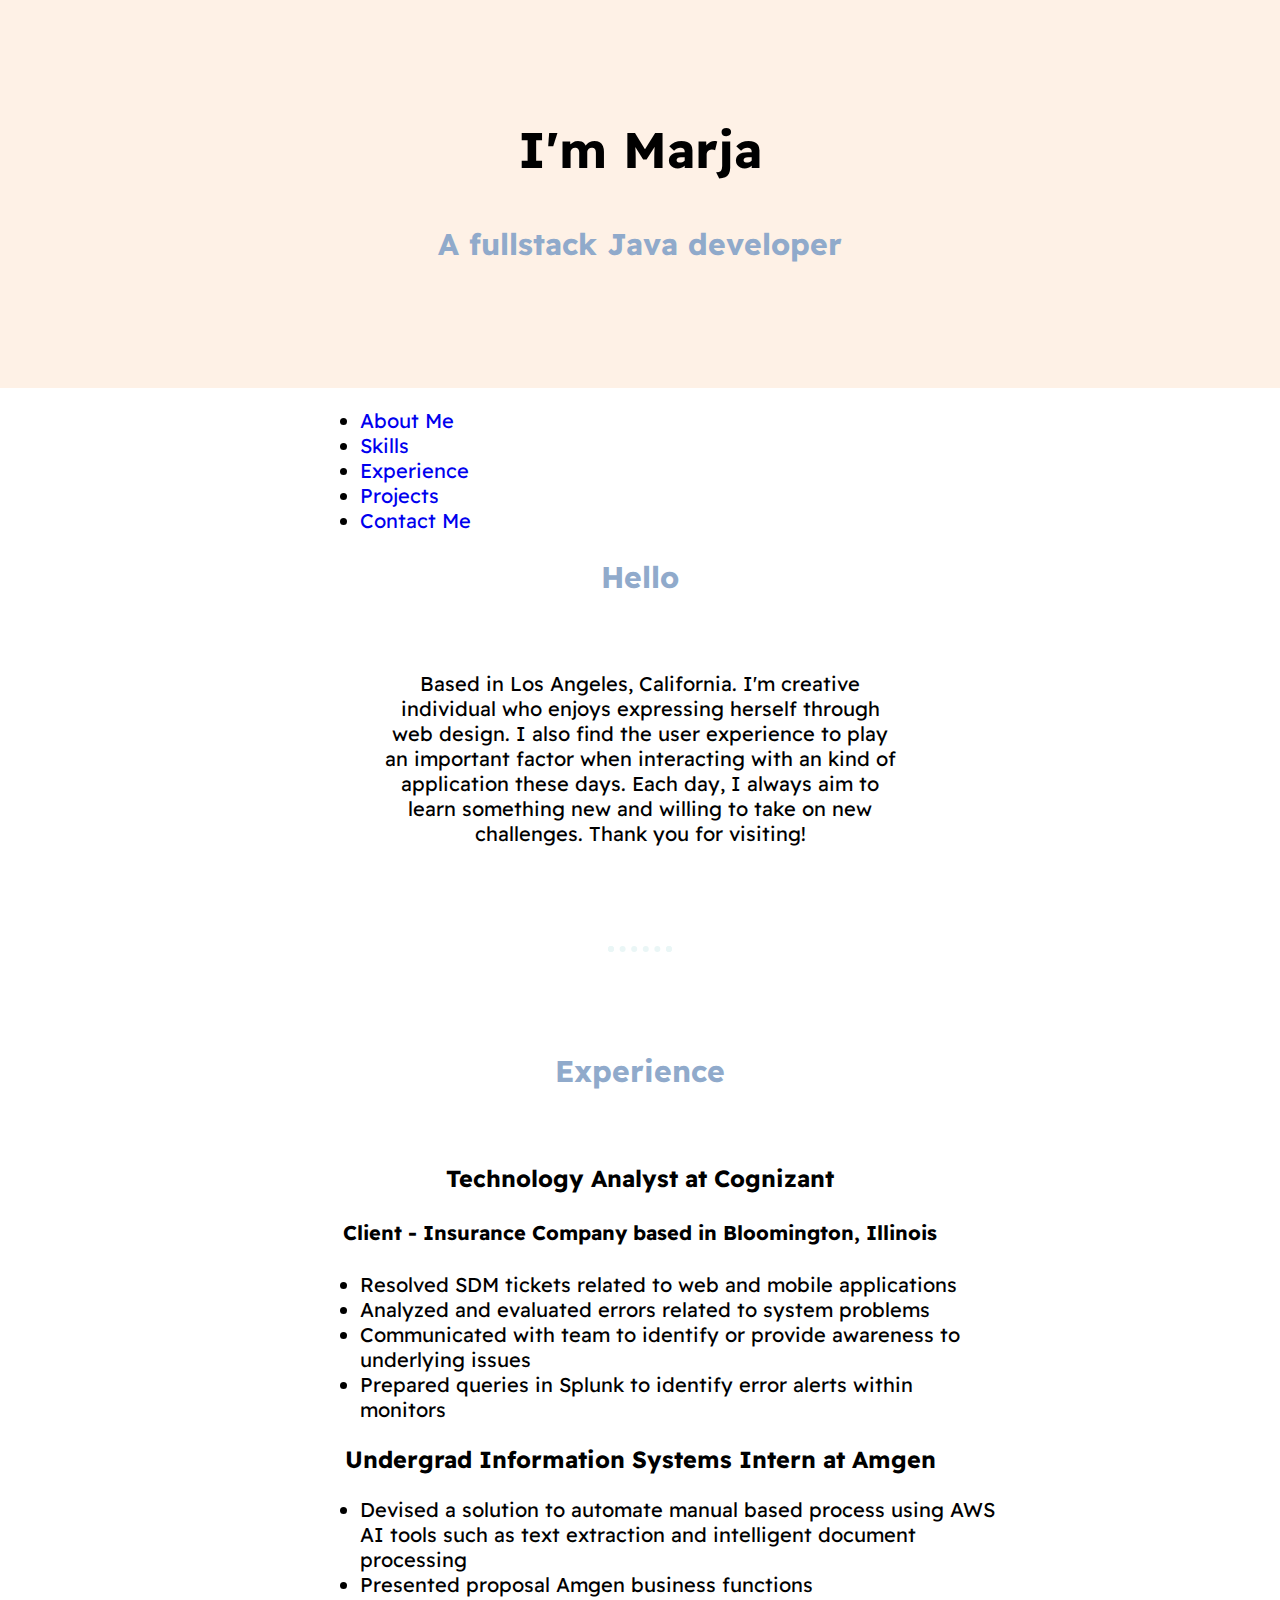
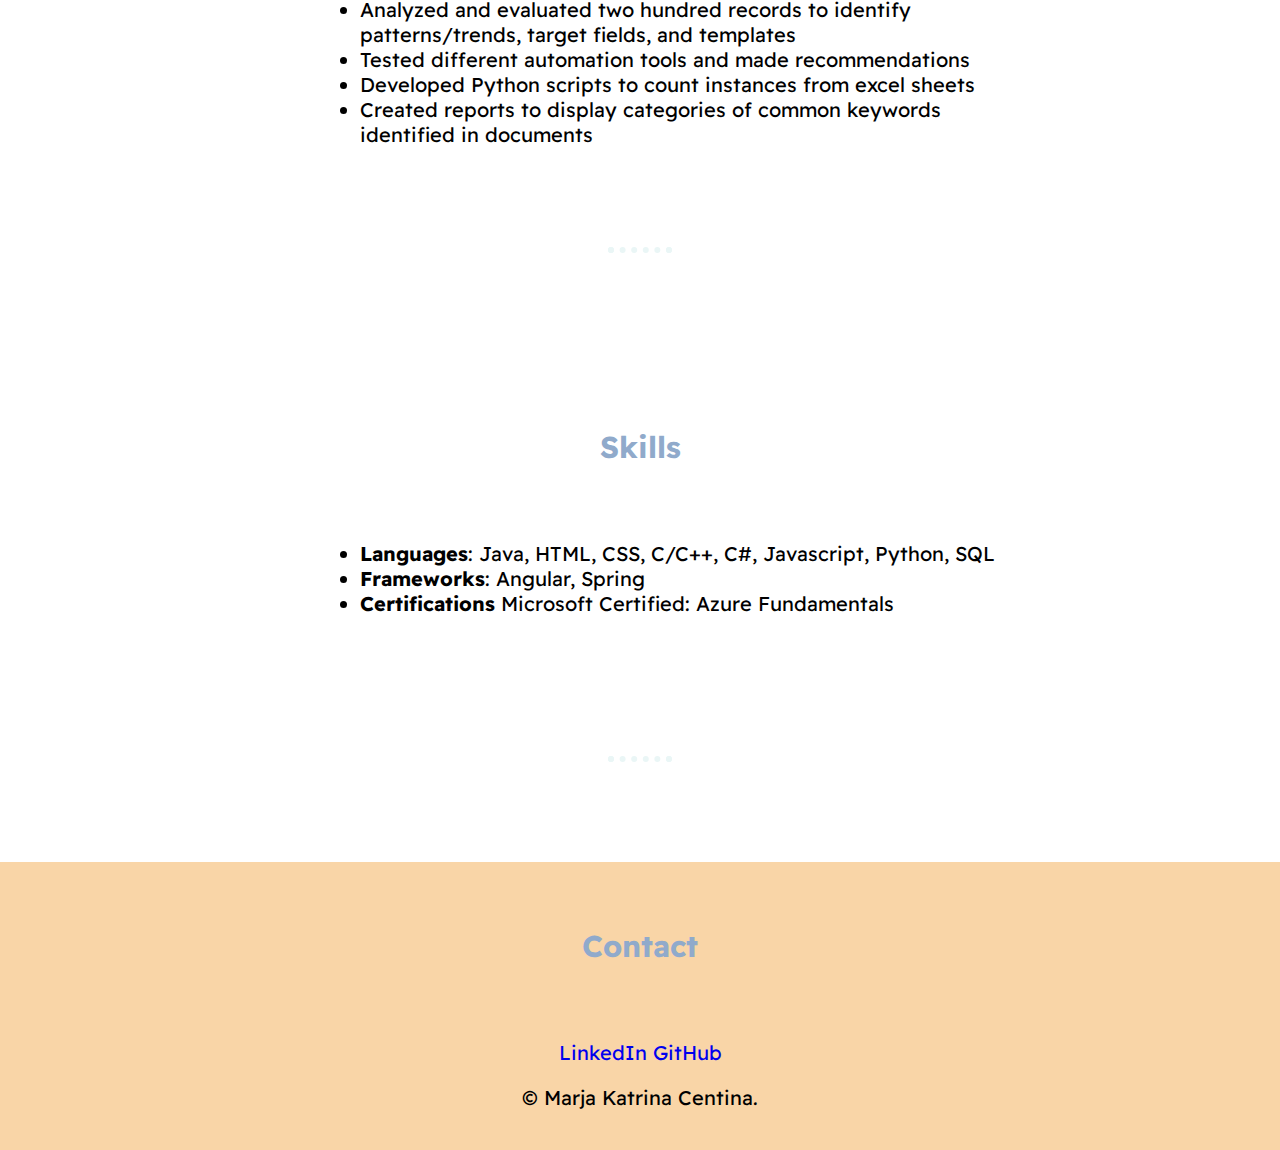
==== commit d8253a39: "added more to the readme" ====
--- a/index.html
+++ b/index.html
@@ -1,6 +1,5 @@
 <!DOCTYPE html>
 
-<!--alt+L then alt+ O to open alt+C to close-->
 <html>
 <head>
     <meta charset="utf-8">
@@ -24,7 +23,16 @@
         <h2>A fullstack Java developer</h2>
     </div>
 
-    <hr>
+    <nav id="navbar">
+        <ul>
+            <li><a href="#about-me">About Me</a></li>
+            <li><a href="#skills">Skills</a></li>
+            <li><a href="#experience">Experience</a></li>
+            <li><a href="#projects">Projects</a></li>
+            <li><a href="#contact-me">Contact Me</a></li>
+        </ul>
+    </nav>
+
 
     <div class="middle-container">
         <div class="about-me">
@@ -34,7 +42,8 @@
 
         <hr>
             
-        <div class="experience"><h2>Experience</h2>
+        <div class="experience">
+            <h2>Experience</h2>
             <div class="experience-containter">
                 <h3>Technology Analyst at Cognizant</h3>
                 <h4>Client - Insurance Company based in Bloomington, Illinois</h4>
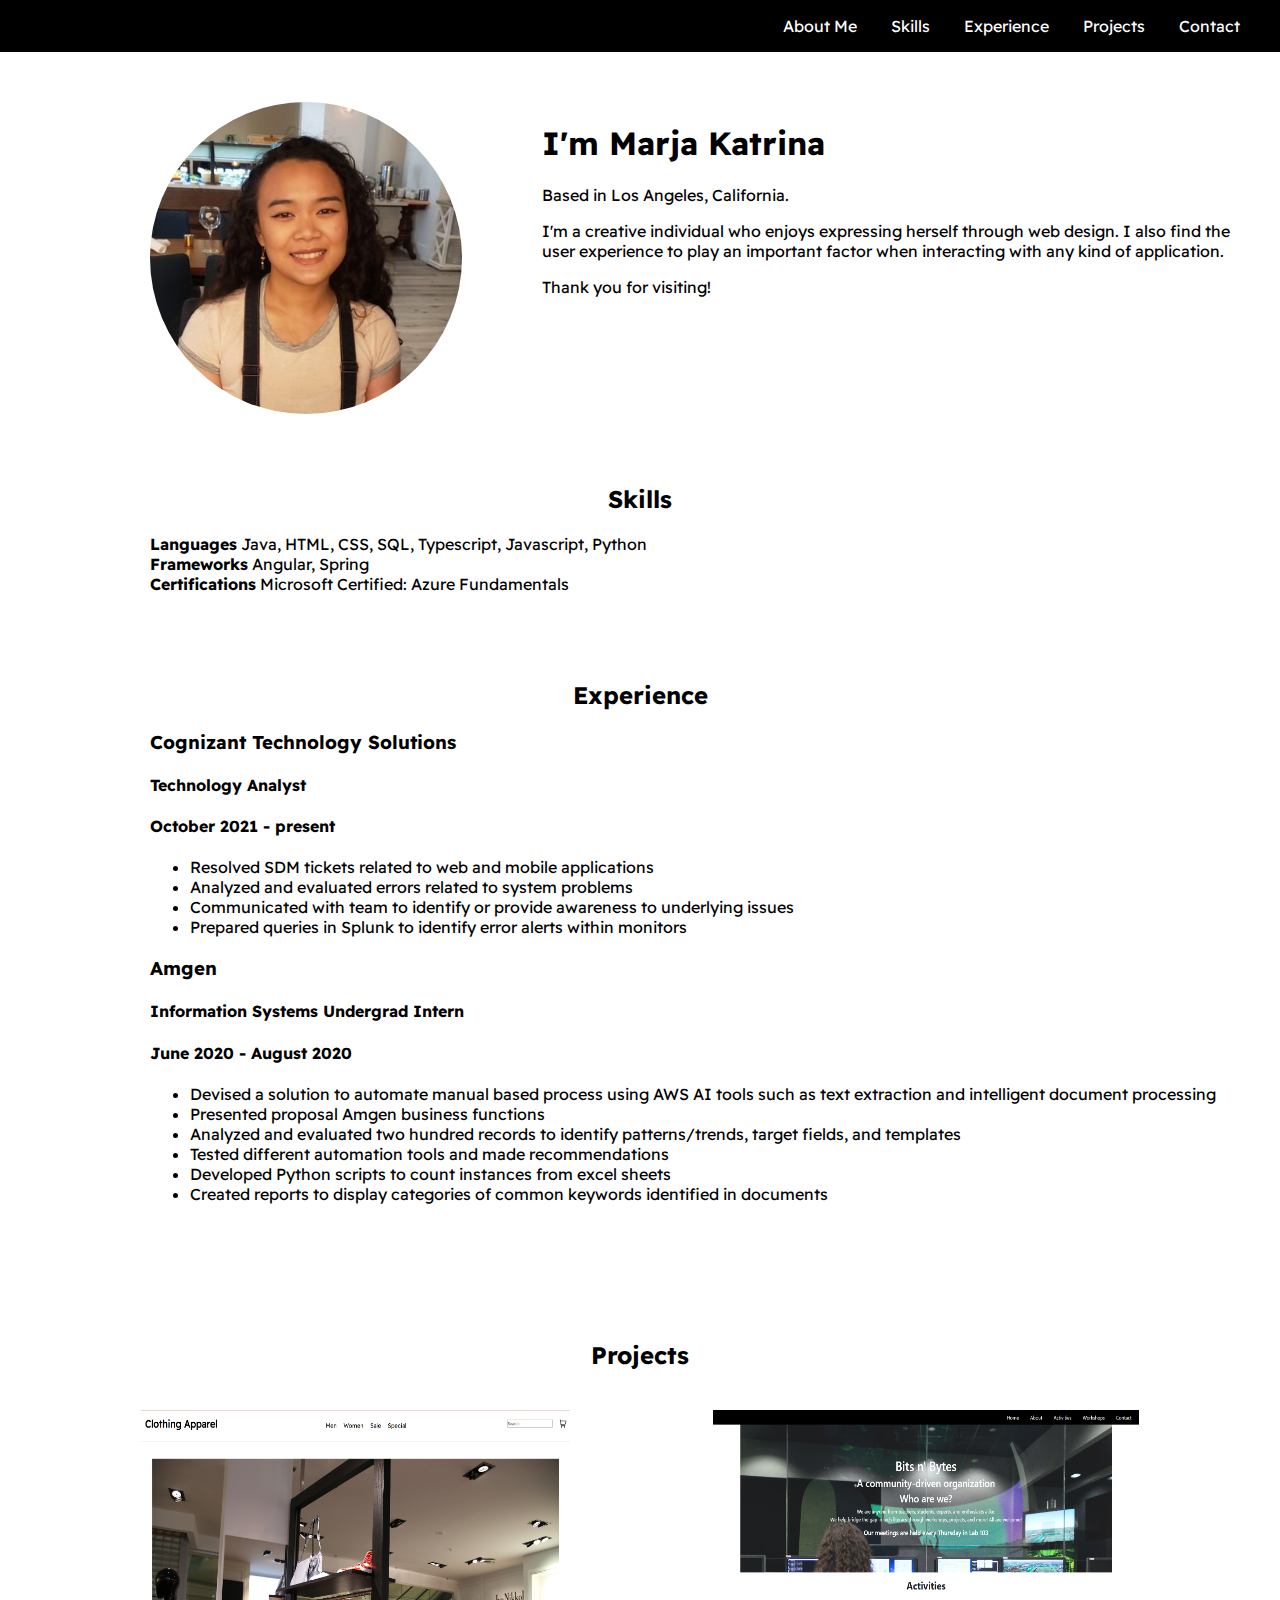
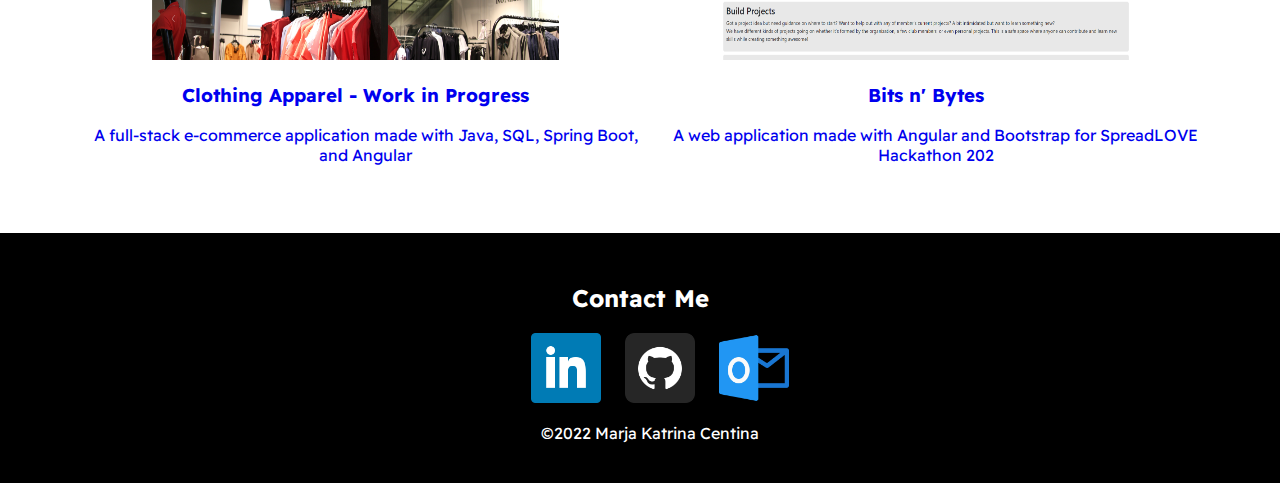
==== commit fe1ce09b: "worked on styling and added images" ====
--- a/index.html
+++ b/index.html
@@ -1,14 +1,11 @@
 <!DOCTYPE html>
-
 <html>
 <head>
     <meta charset="utf-8">
     <title>Marja Katrina Centina</title>
 
-    <!-- link to css -->
     <link rel="stylesheet" href="styles.css">
 
-    <!-- paste import links to the top -->
     <link rel="preconnect" href="https://fonts.googleapis.com">
     <link rel="preconnect" href="https://fonts.gstatic.com" crossorigin>
     <link href="https://fonts.googleapis.com/css2?family=Oswald&family=Readex+Pro&display=swap" rel="stylesheet">
@@ -17,78 +14,100 @@
 
 
 <body>
-    
-    <div class="top-container">
-        <h1>I'm Marja</h1>
-        <h2>A fullstack Java developer</h2>
-    </div>
-
     <nav id="navbar">
         <ul>
             <li><a href="#about-me">About Me</a></li>
             <li><a href="#skills">Skills</a></li>
             <li><a href="#experience">Experience</a></li>
             <li><a href="#projects">Projects</a></li>
-            <li><a href="#contact-me">Contact Me</a></li>
+            <li><a href="#contact">Contact</a></li>
         </ul>
     </nav>
+    
+    <section id="about-me">
 
+        <img src="/images/Profile.png">
 
-    <div class="middle-container">
-        <div class="about-me">
-            <h2>Hello</h2>
-            <p class="info">Based in Los Angeles, California. I'm creative individual who enjoys expressing herself through web design. I also find the user experience to play an important factor when interacting with an kind of application these days. Each day, I always aim to learn something new and willing to take on new challenges. Thank you for visiting!</p>
+        <div id="description">
+            <h1>I'm Marja Katrina</h1>
+            <p>Based in Los Angeles, California.</p>
+            <p>
+            I'm a creative individual who enjoys expressing herself through web design. I also find the user experience to play an important factor when interacting with any kind of application.<br>
+            <p>Thank you for visiting!
         </div>
+        
+    </section>
 
-        <hr>
-            
-        <div class="experience">
-            <h2>Experience</h2>
-            <div class="experience-containter">
-                <h3>Technology Analyst at Cognizant</h3>
-                <h4>Client - Insurance Company based in Bloomington, Illinois</h4>
-                <p>
-                    <ul>
-                        <li>Resolved SDM tickets related to web and mobile applications</li>
-                        <li>Analyzed and evaluated errors related to system problems</li>
-                        <li>Communicated with team to identify or provide awareness to underlying issues</li>
-                        <li>Prepared queries in Splunk to identify error alerts within monitors  </li>
-                        
-                    </ul>
-                </p>
-    
-                <h3>Undergrad Information Systems Intern at Amgen</h3>
-                <p>
-                    <ul>
-                        <li>Devised a solution to automate manual based process using AWS AI tools such as text extraction and intelligent document processing</li>
-                        <li>Presented proposal Amgen business functions</li>
-                        <li>Analyzed and evaluated two hundred records to identify patterns/trends, target fields, and templates</li>
-                        <li>Tested different automation tools and made recommendations</li>
-                        <li>Developed Python scripts to count instances from excel sheets</li>
-                        <li>Created reports to display categories of common keywords identified in documents</li>
-                    </ul>
-                </p>
+    <section id="skills">
+        <h2>Skills</h2>
+        <ul>
+            <li><strong>Languages</strong> Java, HTML, CSS, SQL, Typescript, Javascript, Python </li>
+            <li><strong>Frameworks</strong> Angular, Spring</li>
+            <li><strong>Certifications</strong> Microsoft Certified: Azure Fundamentals</li>
+        </ul>
+    </section>
+
+    <section id="experience">
+        <h2>Experience</h2>
+        <div class="experience-container">
+            <h3>Cognizant Technology Solutions</h3>
+            <h4 class="role">Technology Analyst</h4>
+            <h4 class="dates">October 2021 - present</h4>
+            <p>
+                <ul>
+                    <li>Resolved SDM tickets related to web and mobile applications</li>
+                    <li>Analyzed and evaluated errors related to system problems</li>
+                    <li>Communicated with team to identify or provide awareness to underlying issues</li>
+                    <li>Prepared queries in Splunk to identify error alerts within monitors  </li>
+                    
+                </ul>
+            </p>
+
+            <h3>Amgen</h3>
+            <h4 class="role">Information Systems Undergrad Intern</h4>
+            <h4 class="dates">June 2020 - August 2020</h4>
+            <p>
+                <ul>
+                    <li>Devised a solution to automate manual based process using AWS AI tools such as text extraction and intelligent document processing</li>
+                    <li>Presented proposal Amgen business functions</li>
+                    <li>Analyzed and evaluated two hundred records to identify patterns/trends, target fields, and templates</li>
+                    <li>Tested different automation tools and made recommendations</li>
+                    <li>Developed Python scripts to count instances from excel sheets</li>
+                    <li>Created reports to display categories of common keywords identified in documents</li>
+                </ul>
+            </p>
+        </div>
+    </section>
+
+    <section id="projects">
+        <h2>Projects</h2>
+        <div class="projects-container">
+            <div class="projects-item">
+                <a href="https://github.com/murrha/clothing-shop-frontend">
+                    <img src="/images/clothing apparel screenshot 1.PNG" alt="link to github repo to front-end code">
+                    <h3>Clothing Apparel - Work in Progress</h3>
+                    <p>A full-stack e-commerce application made with Java, SQL, Spring Boot, and Angular</p>
+                </a>
+            </div>
+            <div class="projects-item">
+                <a href="https://github.com/murrha/bits-n-bytes">
+                    <img src="/images/bitswebsite.PNG" alt="link to github repo">
+                    <h3>Bits n' Bytes</h3>
+                    <p>A web application made with Angular and Bootstrap for SpreadLOVE Hackathon 202</p>
+                </a>
             </div>
         </div>
-    
-        <hr>
-        
-         <div class="skills"><h2>Skills</h2>
-                <ul>
-                    <li><strong>Languages</strong>: Java, HTML, CSS, C/C++, C#, Javascript, Python, SQL</li>
-                    <li><strong>Frameworks</strong>: Angular, Spring</li>
-                    <li><strong>Certifications</strong> Microsoft Certified: Azure Fundamentals</li>
-                </ul>
-        </div>
-    </div>
+    </section>
 
-    <hr>
-
-    <div class="bottom-container"><h2>Contact</h2>
-        <a class="footer-link" href="https://www.linkedin.com/marja-katrina">LinkedIn</a>
-        <a class="footer-link" href="https://github.com/murrha">GitHub</a>
-        <p class="copyright">© Marja Katrina Centina.</p>
-    </div>
+    <footer id="contact">
+        <h2>Contact Me</h2>
+        <ul>
+            <li><a class="footer-link" href="https://www.linkedin.com/marja-katrina"><img src="/images/linkedin logo.png"></a></li>
+            <li><a class="footer-link" href="https://github.com/murrha"><img src="/images/github.png"></li>
+            <li><a class="footer-link" href="#"><img src="/images/outlook.png"></a></li>
+        </ul>
+        <p>&copy2022 Marja Katrina Centina</p>
+    </footer>
     
 </body>
 </html>--- a/styles.css
+++ b/styles.css
@@ -6,70 +6,152 @@
 }
 
 a{
-    text-decoration: none; 
+    text-decoration: none;
 }
 
 body{
+    background-color: #fff;
     margin: 0;
-    text-align: center;
-    font-size: 1.25rem; 
-}
-
-h1 {
-    margin: 50px auto 0 auto; 
-    line-height: 2; 
-    background-color: #FEF1E6;
-    font-size: 3.125rem;
 }
 
 h2{
-    font-size: 1.875rem;
-    padding-bottom: 50px; 
-    color: #90AACB; 
-}
-
-hr{
-    border: dotted #EAF6F6 6px; /*6px in width*/
-    border-bottom: none; 
-    width: 4%;
-    margin: 100px auto 100px auto; 
-}
-
-/* centering unordered list */
-ul{
-    text-align: left;
-    width: 50%; /* half the width of parent container */
-    position:relative; /* move from relative current position */
-    left: 25%; /* 100-50=50, 50/2=25*/
+    text-align: center; 
 }
 
 /*id*/
+#navbar{
+    background-color: #000;
+    margin: auto; 
+    overflow: hidden;
+}
+
+#navbar a{
+    color: #fff; 
+}
+
+#navbar a:hover, a:visited{
+    color: inherit; 
+}
+
+#navbar ul{
+    list-style: none;
+    padding: 0; 
+    float: right; 
+}
+
+#navbar li{
+    display: inline; 
+    padding: 10px; 
+    color: #fff; 
+}
+
+#navbar :last-child{
+    margin-right: 10px; 
+}
+
+/*inline-block to keep elements in the same block*/
+#about-me{
+    display: inline-block; 
+    margin: 50px; 
+}
+
+#about-me img{
+    float: left; 
+    max-height: 312px;
+    max-width: 312px;
+    width: 30%; 
+    border-radius: 50%;
+    margin-left: 100px;  
+    margin-right: 80px; 
+}
+
+#about-me h1, p{
+    padding-left: 20px;
+}
+
+
+#skills ul{
+    list-style: none; 
+    padding-left: 150px;
+}
+
+
+#experience{
+    display: block; 
+    padding: 50px; 
+}
+
+#projects{
+    padding: 50px; 
+    text-align: center;
+}
+
+#projects img:hover{
+    opacity: 0.5;  
+}
+
+.projects-container{
+    display: flex;
+    padding: 20px; 
+}
+
+.projects-item{
+    display: row; 
+    flex-wrap: wrap;
+}
+
+.projects-item img{
+    width: 75%;
+    height: 75%; 
+}
+
+footer{
+    background-color: #000;
+}
+
+#contact{
+    text-align: center;
+}
+
+#contact h2{
+    padding-top: 50px; 
+    color: #fff; 
+}
+#contact ul{
+    list-style: none; 
+}
+
+#contact li{
+    display: inline;
+    padding: 10px; 
+}
+
+#contact img{
+    max-width: 70px;
+    max-height: 70px;
+}
+
+#contact p{
+    color: #fff; 
+    padding-bottom: 40px; 
+}
 
 /*classes*/
-.top-container{
-    background-color: #FEF1E6;
-    margin: auto; /* to center*/
-    padding: 50px 0 50px 0; 
+.experience-container{
+    padding-left: 100px; 
 }
 
-.info{
-    margin: auto; 
-    width: 40%; 
-}
+/*will make it responsive, wont go more than 600px*/
+@media(max-width: 600px){
 
-.middle-container{
-    
-}
+    #about-me{
+        width: 100%;
+        float: none;
+    }
 
-.experience{
-    margin: 50px 0 50px 0;
-}
+    #skills{
+        width: 100%;
+        float: none;
+    }
 
-.skills{
-    padding: 50px 0 20px; 
-}
-
-*.bottom-container{
-    background-color: #F9D5A7;
-    padding: 40px 0 20px;  
 }